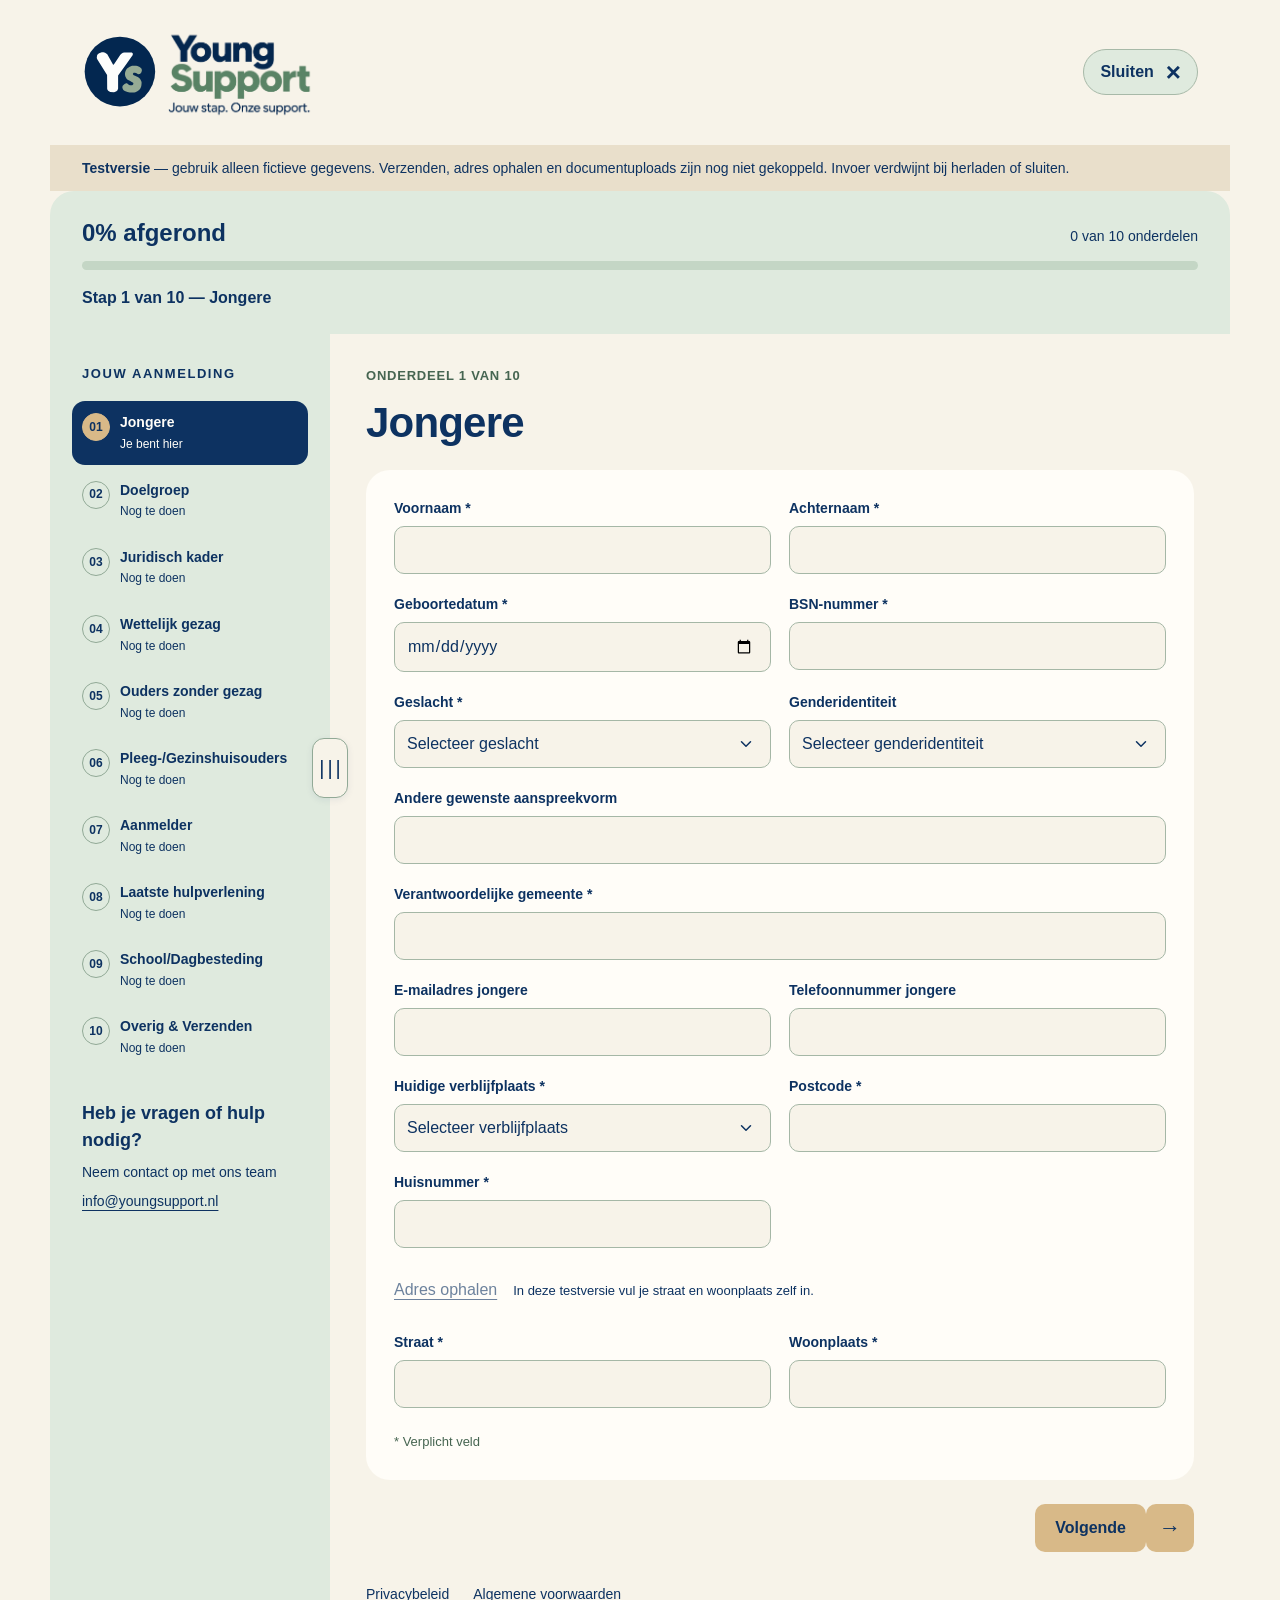
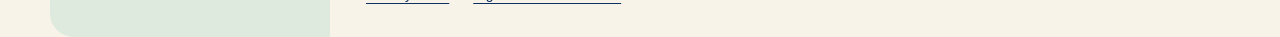
==== young-support-mockup/aanmelden/index.html @ 825c8d19 "Add current Young Support demo site" ====
<!doctype html>
<html lang="nl">
<head>
  <meta charset="utf-8">
  <meta name="viewport" content="width=device-width, initial-scale=1">
  <meta name="robots" content="noindex,nofollow">
  <meta name="referrer" content="same-origin">
  <title>Aanmelden | Young Support</title>
  <script src="../ys-legal-boot.js?v=20260915-close1"></script>
  <link rel="stylesheet" href="../ys-legal-transition.css?v=logo-continuity1">
  <link rel="icon" href="../young-support-favicon.svg">
  <link rel="stylesheet" href="../ys-aanmelden.css?v=close-effect1">
  <script defer src="../Aardvark Book Club - Unbox stories worth talking about_files/gsap.min.js"></script>
  <script defer src="../Aardvark Book Club - Unbox stories worth talking about_files/CustomEase.min.js"></script>
  <script defer src="../Aardvark Book Club - Unbox stories worth talking about_files/DrawSVGPlugin.min.js"></script>
  <script defer src="../ys-legal-transition.js?v=20260917-logotiming1"></script>
  <script defer src="../ys-aanmelden-close-effect.js?v=1"></script>
  <script defer src="../ys-aanmelden-schema.js?v=1"></script>
  <script defer src="../ys-aanmelden.js?v=registration-wipe1"></script>
  <script defer src="../ys-aanmelden-split.js?v=1"></script>
</head>
<body>
  <a class="skip" href="#form-title">Naar het formulier</a>
  <div class="registration">
    <header class="header">
      <a class="brand" href="../" aria-label="Young Support — terug naar home"><img src="../young-support-mark-vector.svg?v=20260914-smooth2" alt=""><img src="../young-support-wordmark-clean.png" alt="Young Support. Jouw stap. Onze support."></a>
      <a class="close" href="../" aria-label="Sluiten"><span class="close-label" aria-hidden="true">Sluiten</span><span class="close-icon" aria-hidden="true">×</span></a>
    </header>
    <div class="preview-notice"><strong>Testversie</strong> — gebruik alleen fictieve gegevens. Verzenden, adres ophalen en documentuploads zijn nog niet gekoppeld. Invoer verdwijnt bij herladen of sluiten.</div>
    <section class="progress-area" aria-label="Totale voortgang">
      <div class="progress-top"><strong id="percent">0% afgerond</strong><span id="finished">0 van 10 onderdelen</span></div>
      <div class="track" role="progressbar" aria-label="Afgeronde onderdelen" aria-valuemin="0" aria-valuemax="100" aria-valuenow="0"><span></span></div>
      <div class="current-row"><span id="current-name">Stap 1 van 10 — Jongere</span><button class="overview-toggle" type="button" aria-expanded="false" aria-controls="step-overview">Bekijk alle stappen <span aria-hidden="true">☰</span></button></div>
    </section>
    <section id="step-overview" class="overview" hidden aria-labelledby="overview-title"><h1 id="overview-title" tabindex="-1">Jouw aanmelding</h1><nav class="overview-list" aria-label="Alle onderdelen"></nav></section>
    <div class="layout">
      <div class="sidebar-shell" id="registration-sidebar"><aside class="sidebar"><p class="eyebrow">Jouw aanmelding</p><nav class="step-list" aria-label="Onderdelen van de aanmelding"></nav><div class="help"><strong>Heb je vragen of hulp nodig?</strong><p>Neem contact op met ons team</p><a href="mailto:info@youngsupport.nl">info@youngsupport.nl</a></div></aside></div>
      <button class="sidebar-grip" type="button" aria-controls="registration-sidebar" aria-expanded="true" aria-label="Onderdelenoverzicht verbergen" title="Sleep naar links of rechts, of klik om het overzicht in of uit te klappen"><span aria-hidden="true">|||</span></button>
      <main class="main">
        <p class="counter"></p><h1 id="form-title" tabindex="-1">Jongere</h1><p class="intro" hidden></p>
        <form id="registration-form" novalidate autocomplete="off">
          <div class="error-summary" role="alert" hidden></div>
          <div id="panels"></div>
          <div class="actions"><button class="back" type="button">← Vorige</button><button class="next" type="button"><span>Volgende</span><span aria-hidden="true">→</span></button></div>
          <p class="form-status" role="status" aria-live="polite"></p>
        </form>
        <div class="mobile-help"><strong>Heb je vragen of hulp nodig?</strong><a href="mailto:info@youngsupport.nl">info@youngsupport.nl</a></div>
        <nav class="legal-links" aria-label="Voorwaarden"><a href="../privacybeleid/" target="_blank" rel="noopener">Privacybeleid <span class="sr-only">(nieuw tabblad)</span></a><a href="../algemene-voorwaarden/" target="_blank" rel="noopener">Algemene voorwaarden <span class="sr-only">(nieuw tabblad)</span></a></nav>
      </main>
    </div>
    <noscript><p>Dit formulier heeft JavaScript nodig. Je kunt contact opnemen via info@youngsupport.nl.</p></noscript>
  </div>
</body>
</html>
---- young-support-mockup/ys-legal-transition.css ----
.ys-site-footer__column a, .ys-site-footer__address a, .legal-footer nav a, .legal-header nav a { background-image:linear-gradient(currentColor,currentColor); background-repeat:no-repeat; background-position:left bottom; background-size:0% 1px; transition:background-size .35s ease; text-decoration:none !important; }
.ys-site-footer__column a:is(:hover,:focus-visible,:active,.ys-link-selected), .ys-site-footer__address a:is(:hover,:focus-visible,:active,.ys-link-selected), .legal-footer nav a:is(:hover,:focus-visible,:active,.ys-link-selected), .legal-header nav a:is(:hover,:focus-visible,:active,.ys-link-selected) { background-size:100% 1px; }
.ys-legal-arrival::before { content:""; position:fixed; inset:0; z-index:2147483646; background:#dfeade; }
.ys-legal-arrival::after { content:""; position:fixed; z-index:2147483647; left:50%; top:50%; transform:translate(-50%,-50%); width:clamp(80px, 10vw, 144px); aspect-ratio:1; background:url('./young-support-mark-vector.svg?v=20260914-smooth2') center/contain no-repeat; pointer-events:none; }
.ys-legal-wipe { position:fixed; inset:0; z-index:2147483647; overflow:hidden; pointer-events:auto; display:grid; place-items:center; color:#dfeade; }
.ys-legal-wipe__shape { position:absolute; width:100%; aspect-ratio:1; }
.ys-legal-wipe__shape svg { position:absolute; width:120%; height:120%; top:-10%; left:-10%; overflow:visible; }
.ys-legal-wipe__logo { position:relative; width:clamp(80px, 10vw, 144px); height:auto; }
@media(max-width:767px) {
  .ys-legal-wipe__shape { height:100%; aspect-ratio:auto; }
  .ys-legal-wipe__shape svg { width:230%; height:120%; left:-65%; }
}
@media(prefers-reduced-motion:reduce) { .ys-legal-arrival::before,.ys-legal-arrival::after { display:none; } }
---- young-support-mockup/ys-aanmelden.css ----
:root{--blue:#0d3261;--green:#608c72;--cream:#f7f3e9;--paper:#fffdf8;--sage:#dfeade;--gold:#d8b988;--error:#8b3028;color-scheme:light}
*{box-sizing:border-box}body{margin:0;background:var(--cream);color:var(--blue);font-family:"Avenir Next",Avenir,"Nunito Sans",Arial,sans-serif;font-size:16px;line-height:1.5}button,input,select,textarea{font:inherit}button,a,input,select,textarea{-webkit-tap-highlight-color:transparent}button{cursor:pointer}a{color:inherit;text-underline-offset:4px}button:disabled{cursor:not-allowed;opacity:.6}button:focus-visible,a:focus-visible,input:focus-visible,select:focus-visible,textarea:focus-visible{outline:3px solid var(--blue);outline-offset:4px}[hidden]{display:none!important}.sr-only{position:absolute;width:1px;height:1px;overflow:hidden;clip-path:inset(50%)}.skip{position:absolute;top:-100px;left:1rem;background:var(--paper);padding:1rem;z-index:10}.skip:focus{top:1rem}.registration{max-width:1180px;margin:auto}.header{padding:24px 32px;display:flex;align-items:center;justify-content:space-between;gap:24px}.brand{display:flex;gap:8px;align-items:center;width:230px;max-width:65%}.brand img:first-child{width:34%;height:auto}.brand img:last-child{width:63%;height:auto}.close{display:flex;gap:12px;align-items:center;border:1px solid #a7b9a8;border-radius:30px;padding:9px 16px;text-decoration:none;min-height:44px}.close span{font-size:26px;line-height:1}.preview-notice{background:#e9dfcb;padding:12px 32px;font-size:14px;line-height:1.6}.progress-area{padding:24px 32px;background:var(--sage);border-radius:24px 24px 0 0}.progress-top{display:flex;justify-content:space-between;align-items:baseline;gap:16px;flex-wrap:wrap;margin-bottom:10px}#percent{font-size:24px;font-weight:800}#finished{font-size:14px}.track{height:9px;border-radius:8px;background:#c4d6c5;overflow:hidden}.track span{display:block;width:0;height:100%;background:var(--green);border-radius:8px;transition:width .25s}.current-row{display:flex;align-items:center;justify-content:space-between;gap:16px;flex-wrap:wrap;margin-top:16px;font-weight:700}.overview-toggle{display:none;align-items:center;gap:12px;background:var(--paper);color:var(--blue);border:1px solid #9bb29e;border-radius:12px;padding:12px 16px;min-height:46px}.layout{display:grid;grid-template-columns:280px minmax(0,1fr)}.sidebar{background:var(--sage);padding:30px 22px;border-radius:0 0 0 24px}.eyebrow{font-size:13px;letter-spacing:.12em;text-transform:uppercase;font-weight:800;margin:0 10px 18px}.step{width:100%;display:flex;gap:10px;align-items:flex-start;text-align:left;background:transparent;border:0;border-radius:13px;padding:12px 10px;color:var(--blue);font-size:14px;font-weight:700;min-height:48px;margin-bottom:4px;line-height:1.35}.step b{display:grid;place-items:center;flex:0 0 28px;height:28px;border:1px solid #91a996;border-radius:50%;font-size:12px}.step small{display:block;font-size:12px;font-weight:500;margin-top:4px}.step[data-status=done] b{background:var(--green);color:var(--paper);border-color:var(--green)}.step[data-status=incomplete] b{background:#ead4ad;border-color:#ba9059;color:#69441b}.step[aria-current=step]{background:var(--blue);color:var(--paper)}.step[aria-current=step] b{background:var(--gold);color:var(--blue);border-color:var(--gold)}.help{margin:32px 10px 0;font-size:14px;overflow-wrap:anywhere}.help strong{font-size:18px;display:block}.help p{margin:8px 0}.main{padding:32px 36px;min-width:0}.counter{font-size:13px;font-weight:800;color:#466551;text-transform:uppercase;letter-spacing:.06em;margin:0 0 14px}h1{font-family:"Arial Rounded MT Bold","Avenir Next",Arial,sans-serif;font-size:clamp(28px,3.4vw,42px);line-height:1.12;letter-spacing:-.8px;margin:0 0 24px;overflow-wrap:anywhere}.intro{margin:0 0 24px;max-width:52ch}.panel{background:var(--paper);border-radius:24px;padding:28px}.fields{display:grid;grid-template-columns:1fr 1fr;gap:20px 18px}.field{min-width:0;display:flex;flex-direction:column;gap:7px;font-size:14px;font-weight:700}.wide,.field-group,.subheading,.note,.upload,.conditional,.address-action,.skip-step{grid-column:1/-1}.field input,.field select,.field textarea{width:100%;min-width:0;min-height:48px;background:var(--cream);border:1px solid #a5b7a6;border-radius:10px;padding:11px 12px;color:var(--blue);font-size:16px;font-weight:400}.field textarea{resize:vertical;min-height:115px}.field input[type=date]{padding-right:16px}.select-wrap{position:relative;display:block}.select-wrap select{appearance:none;-webkit-appearance:none;padding-right:48px}.select-wrap svg{position:absolute;right:16px;top:50%;transform:translateY(-50%);width:18px;height:18px;pointer-events:none}.subheading{font-size:20px;line-height:1.35;margin:12px 0 0;font-weight:800}.conditional{display:contents}.note{font-size:14px;font-weight:400;line-height:1.6;margin:0}.field-group{min-width:0;border:0;padding:0;margin:0}.field-group legend{font-weight:700;font-size:15px;margin-bottom:10px}.options{display:flex;flex-wrap:wrap;gap:8px 20px}.check{display:flex;gap:10px;align-items:flex-start;min-height:44px;font-size:16px}.check input{width:20px;height:20px;flex-shrink:0;margin:2px 0 0;accent-color:var(--green)}.upload{background:#eef2e8;border:1px dashed #91ab95;border-radius:14px;padding:20px;min-width:0}.upload h2{margin:0 0 8px;font-size:18px}.upload p{font-size:14px;margin:8px 0}.upload input{max-width:100%;font-size:14px}.file-list{padding-left:20px;font-size:14px;overflow-wrap:anywhere}.file-list button{border:0;background:none;color:var(--blue);text-decoration:underline;padding:8px;min-height:44px}.address-action{display:flex;flex-wrap:wrap;align-items:center;gap:8px 16px}.address-action small{font-size:13px}.address-action button,.skip-step{justify-self:start;padding:10px 0;border:0;background:none;color:var(--blue);text-decoration:underline;text-underline-offset:4px;min-height:44px}.required-note{font-size:13px;margin:24px 0 0;color:#466551}.actions{display:flex;justify-content:space-between;gap:16px;margin-top:24px}.back{border:0;background:none;color:var(--blue);font-weight:700;padding:12px 0;min-height:48px}.back:disabled{visibility:hidden}.next{display:flex;align-items:stretch;border:0;background:none;padding:0;color:var(--blue);font-weight:800;min-height:48px}.next span{background:var(--gold);display:grid;place-items:center;padding:12px 20px;border-radius:10px}.next span:last-child{width:48px;padding:0;font-size:22px}.next:not(:disabled):hover span{background:#ceb080}.next:not(:disabled):hover span:last-child{transform:translateX(3px)}.error-summary{background:#faebe1;border-left:4px solid var(--error);padding:16px;margin-bottom:20px;color:var(--error);border-radius:8px}.error-summary a{display:block;padding:5px 0}.field-error{display:block;color:var(--error);font-size:14px;font-weight:500}.field [aria-invalid=true]{border-color:var(--error)}.form-status{font-size:14px;line-height:1.6}.mobile-help{display:none}.legal-links{display:flex;flex-wrap:wrap;gap:12px 24px;margin-top:32px;font-size:14px}.overview{padding:28px 24px}.overview-list{display:grid;gap:8px}.overview .step{padding:16px;background:var(--paper);margin:0}.overview .step[aria-current=step]{background:var(--blue)}
.close{background:var(--sage);font-weight:700;flex-shrink:0;transition:background .2s,transform .2s}.close .close-label,.close .close-char{font-size:16px;line-height:1.5}.close .close-label{display:inline-flex}.close .close-char{display:inline-block;transform-origin:center center}.close .close-icon{font-size:26px;line-height:1}.close:is(:hover,:focus-visible,.is-closing){background:var(--gold)}.close:active{transform:scale(.97)}
.registration{transition:opacity .18s,transform .18s}.registration-closing .registration{opacity:0;transform:translateY(8px);pointer-events:none}
.layout{--sidebar-width:280px;position:relative;grid-template-columns:var(--sidebar-width) minmax(0,1fr);transition:grid-template-columns .32s cubic-bezier(.22,1,.36,1)}
.sidebar-shell{min-width:0;overflow:hidden;background:var(--sage);border-radius:0 0 0 24px}.sidebar{width:280px;min-height:100%}
.sidebar-grip{position:absolute;z-index:2;left:var(--sidebar-width);top:var(--grip-top,420px);transform:translate(-50%,-50%);width:36px;height:60px;display:grid;place-items:center;padding:0;border:1px solid #91a996;border-radius:12px;background:var(--cream);color:var(--blue);box-shadow:0 2px 7px #0d326114;cursor:ew-resize;touch-action:none;user-select:none;transition:left .32s cubic-bezier(.22,1,.36,1),background .2s}
.sidebar-grip{left:max(18px,var(--sidebar-width))}.sidebar-grip span{font-size:20px;letter-spacing:3px;margin-left:3px;font-weight:500;line-height:1}.sidebar-grip:hover,.sidebar-grip:focus-visible{background:var(--gold)}
.layout.is-dragging,.layout.is-dragging .sidebar-grip{transition:none}.layout.is-dragging{user-select:none;cursor:ew-resize}
@media(max-width:800px){.layout{display:block}.sidebar-shell,.sidebar-grip{display:none}.sidebar{display:none}.header{padding:20px}.brand{width:210px}.preview-notice{padding:12px 20px}.progress-area{padding:22px 20px}.overview-toggle{display:flex}.main{padding:28px 20px}.mobile-help{display:flex;flex-direction:column;gap:8px;margin-top:28px;font-size:14px}.panel{padding:24px}}
@media(max-width:520px){.fields{grid-template-columns:1fr}.panel{padding:20px}.main{padding:24px 16px}.close{padding:8px 12px}.brand{width:190px}h1{font-size:30px}.progress-top{gap:8px}#percent{font-size:22px}.current-row{align-items:flex-start;flex-direction:column}.overview-toggle{width:100%;justify-content:space-between}.upload{padding:16px}.next span{padding:12px 16px}}
@media(prefers-reduced-motion:reduce){*,*::before,*::after{transition:none!important;scroll-behavior:auto!important}}
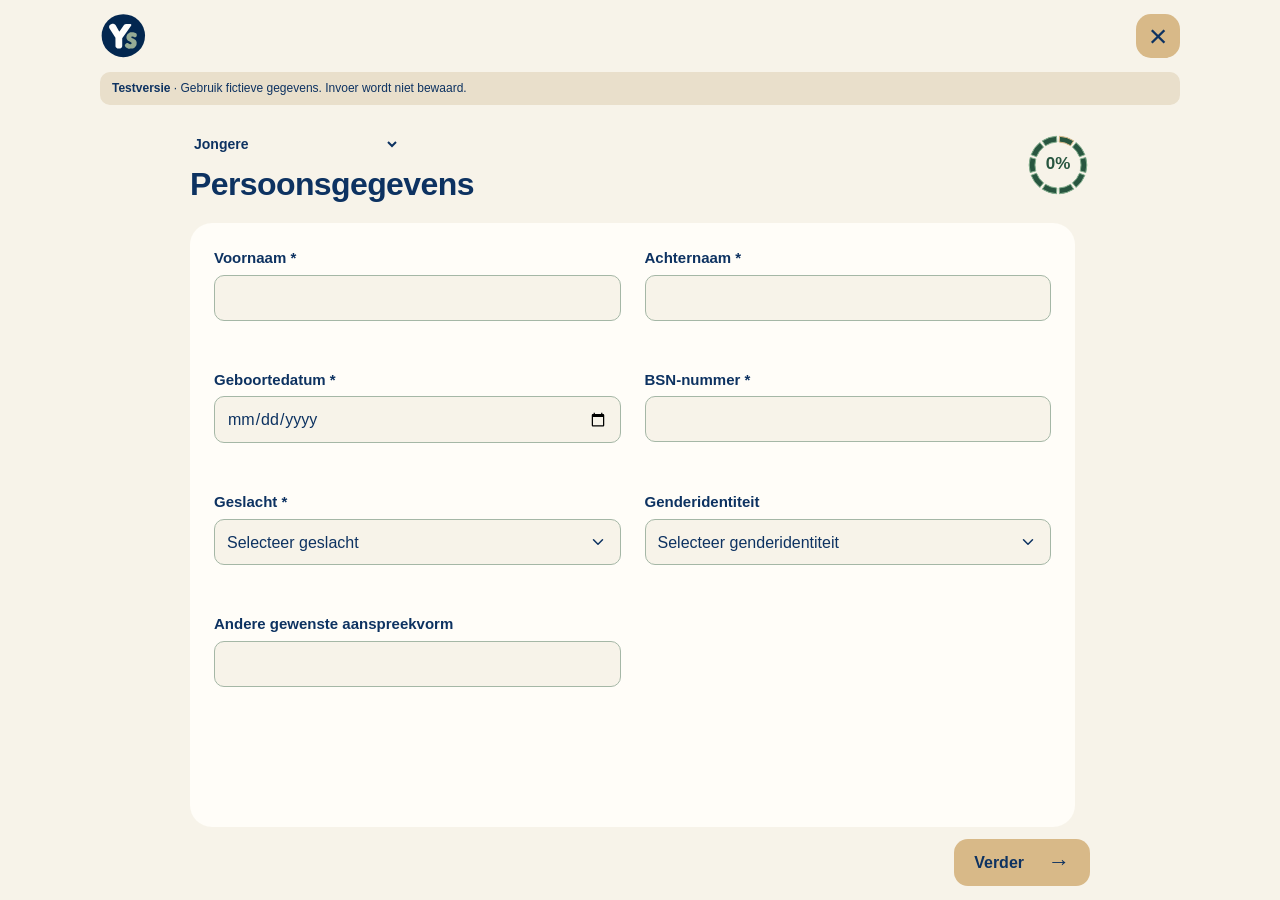
==== commit 795a59ad: "Refine homepage navigation and add compact registration overlay" ====
--- a/young-support-mockup/aanmelden/index.html
+++ b/young-support-mockup/aanmelden/index.html
@@ -5,49 +5,41 @@
   <meta name="viewport" content="width=device-width, initial-scale=1">
   <meta name="robots" content="noindex,nofollow">
   <meta name="referrer" content="same-origin">
-  <title>Aanmelden | Young Support</title>
+  <script>if (window.self !== window.top && new URLSearchParams(location.search).get("embedded") === "menu") document.documentElement.classList.add("ys-registration-embedded");</script>
+  <title>Aanmelden | YoungSupport</title>
   <script src="../ys-legal-boot.js?v=20260915-close1"></script>
   <link rel="stylesheet" href="../ys-legal-transition.css?v=logo-continuity1">
   <link rel="icon" href="../young-support-favicon.svg">
-  <link rel="stylesheet" href="../ys-aanmelden.css?v=close-effect1">
-  <script defer src="../Aardvark Book Club - Unbox stories worth talking about_files/gsap.min.js"></script>
-  <script defer src="../Aardvark Book Club - Unbox stories worth talking about_files/CustomEase.min.js"></script>
-  <script defer src="../Aardvark Book Club - Unbox stories worth talking about_files/DrawSVGPlugin.min.js"></script>
-  <script defer src="../ys-legal-transition.js?v=20260917-logotiming1"></script>
-  <script defer src="../ys-aanmelden-close-effect.js?v=1"></script>
-  <script defer src="../ys-aanmelden-schema.js?v=1"></script>
-  <script defer src="../ys-aanmelden.js?v=registration-wipe1"></script>
-  <script defer src="../ys-aanmelden-split.js?v=1"></script>
+  <link rel="stylesheet" href="../ys-aanmelden.css?v=20260928-ring4">
+  <script defer src="../site-assets/gsap.min.js"></script>
+  <script defer src="../site-assets/CustomEase.min.js"></script>
+  <script defer src="../site-assets/DrawSVGPlugin.min.js"></script>
+  <script defer src="../ys-legal-transition.js?v=20260918-history2"></script>
+  <script defer src="../ys-aanmelden-schema.js?v=20260918-brand1"></script>
+  <script defer src="../ys-aanmelden.js?v=20260928-ring3"></script>
 </head>
 <body>
   <a class="skip" href="#form-title">Naar het formulier</a>
   <div class="registration">
     <header class="header">
-      <a class="brand" href="../" aria-label="Young Support — terug naar home"><img src="../young-support-mark-vector.svg?v=20260914-smooth2" alt=""><img src="../young-support-wordmark-clean.png" alt="Young Support. Jouw stap. Onze support."></a>
-      <a class="close" href="../" aria-label="Sluiten"><span class="close-label" aria-hidden="true">Sluiten</span><span class="close-icon" aria-hidden="true">×</span></a>
+      <a class="brand" href="../" aria-label="YoungSupport — terug naar home"><img src="../young-support-mark-vector.svg?v=20260914-smooth2" alt=""></a>
+      <a class="close" href="../" aria-label="Sluiten"><span class="close-icon" aria-hidden="true">×</span></a>
     </header>
-    <div class="preview-notice"><strong>Testversie</strong> — gebruik alleen fictieve gegevens. Verzenden, adres ophalen en documentuploads zijn nog niet gekoppeld. Invoer verdwijnt bij herladen of sluiten.</div>
-    <section class="progress-area" aria-label="Totale voortgang">
-      <div class="progress-top"><strong id="percent">0% afgerond</strong><span id="finished">0 van 10 onderdelen</span></div>
-      <div class="track" role="progressbar" aria-label="Afgeronde onderdelen" aria-valuemin="0" aria-valuemax="100" aria-valuenow="0"><span></span></div>
-      <div class="current-row"><span id="current-name">Stap 1 van 10 — Jongere</span><button class="overview-toggle" type="button" aria-expanded="false" aria-controls="step-overview">Bekijk alle stappen <span aria-hidden="true">☰</span></button></div>
-    </section>
-    <section id="step-overview" class="overview" hidden aria-labelledby="overview-title"><h1 id="overview-title" tabindex="-1">Jouw aanmelding</h1><nav class="overview-list" aria-label="Alle onderdelen"></nav></section>
-    <div class="layout">
-      <div class="sidebar-shell" id="registration-sidebar"><aside class="sidebar"><p class="eyebrow">Jouw aanmelding</p><nav class="step-list" aria-label="Onderdelen van de aanmelding"></nav><div class="help"><strong>Heb je vragen of hulp nodig?</strong><p>Neem contact op met ons team</p><a href="mailto:info@youngsupport.nl">info@youngsupport.nl</a></div></aside></div>
-      <button class="sidebar-grip" type="button" aria-controls="registration-sidebar" aria-expanded="true" aria-label="Onderdelenoverzicht verbergen" title="Sleep naar links of rechts, of klik om het overzicht in of uit te klappen"><span aria-hidden="true">|||</span></button>
-      <main class="main">
-        <p class="counter"></p><h1 id="form-title" tabindex="-1">Jongere</h1><p class="intro" hidden></p>
-        <form id="registration-form" novalidate autocomplete="off">
-          <div class="error-summary" role="alert" hidden></div>
-          <div id="panels"></div>
-          <div class="actions"><button class="back" type="button">← Vorige</button><button class="next" type="button"><span>Volgende</span><span aria-hidden="true">→</span></button></div>
-          <p class="form-status" role="status" aria-live="polite"></p>
-        </form>
-        <div class="mobile-help"><strong>Heb je vragen of hulp nodig?</strong><a href="mailto:info@youngsupport.nl">info@youngsupport.nl</a></div>
-        <nav class="legal-links" aria-label="Voorwaarden"><a href="../privacybeleid/" target="_blank" rel="noopener">Privacybeleid <span class="sr-only">(nieuw tabblad)</span></a><a href="../algemene-voorwaarden/" target="_blank" rel="noopener">Algemene voorwaarden <span class="sr-only">(nieuw tabblad)</span></a></nav>
-      </main>
-    </div>
+    <div class="preview-notice"><strong>Testversie</strong> · Gebruik fictieve gegevens. Invoer wordt niet bewaard.</div>
+    <main class="wizard">
+      <form id="registration-form" novalidate autocomplete="off">
+        <div class="screen-heading">
+          <div class="heading-copy"><label class="sr-only" for="section-select">Ga naar onderdeel</label><select class="section-select" id="section-select"></select><h1 id="form-title" tabindex="-1">Aanmelden</h1><p class="intro" hidden></p></div>
+          <div class="progress-ring" role="progressbar" aria-label="Voortgang van de aanmelding" aria-valuemin="0" aria-valuemax="100" aria-valuenow="0"><svg viewBox="0 0 100 100" aria-hidden="true"></svg><strong aria-hidden="true">0%</strong></div>
+        </div>
+        <div class="error-summary sr-only" role="alert"></div>
+        <div class="screen-body"><div id="panels" class="fields"></div></div>
+        <div class="wizard-bottom">
+          <button class="skip-step" type="button" hidden>Niet van toepassing — sla dit onderdeel over</button>
+          <div class="actions"><button class="back" type="button">← Vorige</button><button class="next" type="button"><span>Verder</span><span aria-hidden="true">→</span></button></div>
+        </div>
+      </form>
+    </main>
     <noscript><p>Dit formulier heeft JavaScript nodig. Je kunt contact opnemen via info@youngsupport.nl.</p></noscript>
   </div>
 </body>
--- a/young-support-mockup/ys-aanmelden.css
+++ b/young-support-mockup/ys-aanmelden.css
@@ -1,12 +1,27 @@
 :root{--blue:#0d3261;--green:#608c72;--cream:#f7f3e9;--paper:#fffdf8;--sage:#dfeade;--gold:#d8b988;--error:#8b3028;color-scheme:light}
-*{box-sizing:border-box}body{margin:0;background:var(--cream);color:var(--blue);font-family:"Avenir Next",Avenir,"Nunito Sans",Arial,sans-serif;font-size:16px;line-height:1.5}button,input,select,textarea{font:inherit}button,a,input,select,textarea{-webkit-tap-highlight-color:transparent}button{cursor:pointer}a{color:inherit;text-underline-offset:4px}button:disabled{cursor:not-allowed;opacity:.6}button:focus-visible,a:focus-visible,input:focus-visible,select:focus-visible,textarea:focus-visible{outline:3px solid var(--blue);outline-offset:4px}[hidden]{display:none!important}.sr-only{position:absolute;width:1px;height:1px;overflow:hidden;clip-path:inset(50%)}.skip{position:absolute;top:-100px;left:1rem;background:var(--paper);padding:1rem;z-index:10}.skip:focus{top:1rem}.registration{max-width:1180px;margin:auto}.header{padding:24px 32px;display:flex;align-items:center;justify-content:space-between;gap:24px}.brand{display:flex;gap:8px;align-items:center;width:230px;max-width:65%}.brand img:first-child{width:34%;height:auto}.brand img:last-child{width:63%;height:auto}.close{display:flex;gap:12px;align-items:center;border:1px solid #a7b9a8;border-radius:30px;padding:9px 16px;text-decoration:none;min-height:44px}.close span{font-size:26px;line-height:1}.preview-notice{background:#e9dfcb;padding:12px 32px;font-size:14px;line-height:1.6}.progress-area{padding:24px 32px;background:var(--sage);border-radius:24px 24px 0 0}.progress-top{display:flex;justify-content:space-between;align-items:baseline;gap:16px;flex-wrap:wrap;margin-bottom:10px}#percent{font-size:24px;font-weight:800}#finished{font-size:14px}.track{height:9px;border-radius:8px;background:#c4d6c5;overflow:hidden}.track span{display:block;width:0;height:100%;background:var(--green);border-radius:8px;transition:width .25s}.current-row{display:flex;align-items:center;justify-content:space-between;gap:16px;flex-wrap:wrap;margin-top:16px;font-weight:700}.overview-toggle{display:none;align-items:center;gap:12px;background:var(--paper);color:var(--blue);border:1px solid #9bb29e;border-radius:12px;padding:12px 16px;min-height:46px}.layout{display:grid;grid-template-columns:280px minmax(0,1fr)}.sidebar{background:var(--sage);padding:30px 22px;border-radius:0 0 0 24px}.eyebrow{font-size:13px;letter-spacing:.12em;text-transform:uppercase;font-weight:800;margin:0 10px 18px}.step{width:100%;display:flex;gap:10px;align-items:flex-start;text-align:left;background:transparent;border:0;border-radius:13px;padding:12px 10px;color:var(--blue);font-size:14px;font-weight:700;min-height:48px;margin-bottom:4px;line-height:1.35}.step b{display:grid;place-items:center;flex:0 0 28px;height:28px;border:1px solid #91a996;border-radius:50%;font-size:12px}.step small{display:block;font-size:12px;font-weight:500;margin-top:4px}.step[data-status=done] b{background:var(--green);color:var(--paper);border-color:var(--green)}.step[data-status=incomplete] b{background:#ead4ad;border-color:#ba9059;color:#69441b}.step[aria-current=step]{background:var(--blue);color:var(--paper)}.step[aria-current=step] b{background:var(--gold);color:var(--blue);border-color:var(--gold)}.help{margin:32px 10px 0;font-size:14px;overflow-wrap:anywhere}.help strong{font-size:18px;display:block}.help p{margin:8px 0}.main{padding:32px 36px;min-width:0}.counter{font-size:13px;font-weight:800;color:#466551;text-transform:uppercase;letter-spacing:.06em;margin:0 0 14px}h1{font-family:"Arial Rounded MT Bold","Avenir Next",Arial,sans-serif;font-size:clamp(28px,3.4vw,42px);line-height:1.12;letter-spacing:-.8px;margin:0 0 24px;overflow-wrap:anywhere}.intro{margin:0 0 24px;max-width:52ch}.panel{background:var(--paper);border-radius:24px;padding:28px}.fields{display:grid;grid-template-columns:1fr 1fr;gap:20px 18px}.field{min-width:0;display:flex;flex-direction:column;gap:7px;font-size:14px;font-weight:700}.wide,.field-group,.subheading,.note,.upload,.conditional,.address-action,.skip-step{grid-column:1/-1}.field input,.field select,.field textarea{width:100%;min-width:0;min-height:48px;background:var(--cream);border:1px solid #a5b7a6;border-radius:10px;padding:11px 12px;color:var(--blue);font-size:16px;font-weight:400}.field textarea{resize:vertical;min-height:115px}.field input[type=date]{padding-right:16px}.select-wrap{position:relative;display:block}.select-wrap select{appearance:none;-webkit-appearance:none;padding-right:48px}.select-wrap svg{position:absolute;right:16px;top:50%;transform:translateY(-50%);width:18px;height:18px;pointer-events:none}.subheading{font-size:20px;line-height:1.35;margin:12px 0 0;font-weight:800}.conditional{display:contents}.note{font-size:14px;font-weight:400;line-height:1.6;margin:0}.field-group{min-width:0;border:0;padding:0;margin:0}.field-group legend{font-weight:700;font-size:15px;margin-bottom:10px}.options{display:flex;flex-wrap:wrap;gap:8px 20px}.check{display:flex;gap:10px;align-items:flex-start;min-height:44px;font-size:16px}.check input{width:20px;height:20px;flex-shrink:0;margin:2px 0 0;accent-color:var(--green)}.upload{background:#eef2e8;border:1px dashed #91ab95;border-radius:14px;padding:20px;min-width:0}.upload h2{margin:0 0 8px;font-size:18px}.upload p{font-size:14px;margin:8px 0}.upload input{max-width:100%;font-size:14px}.file-list{padding-left:20px;font-size:14px;overflow-wrap:anywhere}.file-list button{border:0;background:none;color:var(--blue);text-decoration:underline;padding:8px;min-height:44px}.address-action{display:flex;flex-wrap:wrap;align-items:center;gap:8px 16px}.address-action small{font-size:13px}.address-action button,.skip-step{justify-self:start;padding:10px 0;border:0;background:none;color:var(--blue);text-decoration:underline;text-underline-offset:4px;min-height:44px}.required-note{font-size:13px;margin:24px 0 0;color:#466551}.actions{display:flex;justify-content:space-between;gap:16px;margin-top:24px}.back{border:0;background:none;color:var(--blue);font-weight:700;padding:12px 0;min-height:48px}.back:disabled{visibility:hidden}.next{display:flex;align-items:stretch;border:0;background:none;padding:0;color:var(--blue);font-weight:800;min-height:48px}.next span{background:var(--gold);display:grid;place-items:center;padding:12px 20px;border-radius:10px}.next span:last-child{width:48px;padding:0;font-size:22px}.next:not(:disabled):hover span{background:#ceb080}.next:not(:disabled):hover span:last-child{transform:translateX(3px)}.error-summary{background:#faebe1;border-left:4px solid var(--error);padding:16px;margin-bottom:20px;color:var(--error);border-radius:8px}.error-summary a{display:block;padding:5px 0}.field-error{display:block;color:var(--error);font-size:14px;font-weight:500}.field [aria-invalid=true]{border-color:var(--error)}.form-status{font-size:14px;line-height:1.6}.mobile-help{display:none}.legal-links{display:flex;flex-wrap:wrap;gap:12px 24px;margin-top:32px;font-size:14px}.overview{padding:28px 24px}.overview-list{display:grid;gap:8px}.overview .step{padding:16px;background:var(--paper);margin:0}.overview .step[aria-current=step]{background:var(--blue)}
-.close{background:var(--sage);font-weight:700;flex-shrink:0;transition:background .2s,transform .2s}.close .close-label,.close .close-char{font-size:16px;line-height:1.5}.close .close-label{display:inline-flex}.close .close-char{display:inline-block;transform-origin:center center}.close .close-icon{font-size:26px;line-height:1}.close:is(:hover,:focus-visible,.is-closing){background:var(--gold)}.close:active{transform:scale(.97)}
-.registration{transition:opacity .18s,transform .18s}.registration-closing .registration{opacity:0;transform:translateY(8px);pointer-events:none}
-.layout{--sidebar-width:280px;position:relative;grid-template-columns:var(--sidebar-width) minmax(0,1fr);transition:grid-template-columns .32s cubic-bezier(.22,1,.36,1)}
-.sidebar-shell{min-width:0;overflow:hidden;background:var(--sage);border-radius:0 0 0 24px}.sidebar{width:280px;min-height:100%}
-.sidebar-grip{position:absolute;z-index:2;left:var(--sidebar-width);top:var(--grip-top,420px);transform:translate(-50%,-50%);width:36px;height:60px;display:grid;place-items:center;padding:0;border:1px solid #91a996;border-radius:12px;background:var(--cream);color:var(--blue);box-shadow:0 2px 7px #0d326114;cursor:ew-resize;touch-action:none;user-select:none;transition:left .32s cubic-bezier(.22,1,.36,1),background .2s}
-.sidebar-grip{left:max(18px,var(--sidebar-width))}.sidebar-grip span{font-size:20px;letter-spacing:3px;margin-left:3px;font-weight:500;line-height:1}.sidebar-grip:hover,.sidebar-grip:focus-visible{background:var(--gold)}
-.layout.is-dragging,.layout.is-dragging .sidebar-grip{transition:none}.layout.is-dragging{user-select:none;cursor:ew-resize}
-@media(max-width:800px){.layout{display:block}.sidebar-shell,.sidebar-grip{display:none}.sidebar{display:none}.header{padding:20px}.brand{width:210px}.preview-notice{padding:12px 20px}.progress-area{padding:22px 20px}.overview-toggle{display:flex}.main{padding:28px 20px}.mobile-help{display:flex;flex-direction:column;gap:8px;margin-top:28px;font-size:14px}.panel{padding:24px}}
-@media(max-width:520px){.fields{grid-template-columns:1fr}.panel{padding:20px}.main{padding:24px 16px}.close{padding:8px 12px}.brand{width:190px}h1{font-size:30px}.progress-top{gap:8px}#percent{font-size:22px}.current-row{align-items:flex-start;flex-direction:column}.overview-toggle{width:100%;justify-content:space-between}.upload{padding:16px}.next span{padding:12px 16px}}
+*{box-sizing:border-box}html,body{height:100%;margin:0}body{background:var(--cream);color:var(--blue);font:16px/1.45 "Avenir Next",Avenir,Arial,sans-serif}button,input,select,textarea{font:inherit;color:inherit}button,a,input,select,textarea{-webkit-tap-highlight-color:transparent}button{cursor:pointer}a{color:inherit;text-underline-offset:3px}[hidden]{display:none!important}button:focus-visible,a:focus-visible,input:focus-visible,select:focus-visible,textarea:focus-visible{outline:3px solid var(--blue);outline-offset:3px}button:disabled{cursor:not-allowed;opacity:.55}.sr-only{position:absolute;width:1px;height:1px;overflow:hidden;clip-path:inset(50%)}.skip{position:absolute;top:-100px;left:1rem;background:var(--paper);padding:1rem;z-index:10}.skip:focus{top:1rem}
+.registration{height:100dvh;max-width:1120px;margin:auto;display:flex;flex-direction:column;padding:0 20px;overflow:hidden}.header{display:flex;align-items:center;justify-content:space-between;padding:12px 0;flex-shrink:0}.brand{display:block;width:48px;height:48px}.brand img{width:100%;height:100%}.close{display:grid;place-items:center;width:44px;height:44px;border-radius:15px;background:var(--gold);text-decoration:none;font:32px/1 Arial,sans-serif}.preview-notice{flex-shrink:0;font-size:12px;padding:8px 12px;background:#e9dfcb;border-radius:10px;line-height:1.4}
+.wizard{display:flex;flex:1;min-height:0;flex-direction:column;width:100%;max-width:900px;margin:auto;padding:12px 0 0}.section-select{font-weight:700;font-size:14px;border:0;background:transparent;max-width:100%;padding:5px 22px 5px 0;min-height:36px}
+
+#registration-form{display:flex;flex-direction:column;flex:1;min-height:0}.screen-heading{padding:18px 0 14px;flex-shrink:0}h1{font-family:"Arial Rounded MT Bold","Avenir Next",Arial,sans-serif;font-size:32px;line-height:1.15;letter-spacing:-.6px;margin:0;overflow-wrap:anywhere}.intro{font-size:14px;margin:8px 0 0}.screen-body{flex:1;min-height:0;overflow:auto;overscroll-behavior:contain;scrollbar-gutter:stable}.fields{display:grid;grid-template-columns:1fr 1fr;align-content:start;gap:10px 24px;background:var(--paper);border-radius:22px;padding:24px;min-height:100%}.field{min-width:0;display:flex;flex-direction:column;gap:6px;font-size:15px;font-weight:700}.field.wide:not(:has(textarea)){grid-column:auto}.wide,.field-group,.note,.upload{grid-column:1/-1}.field input,.field select,.field textarea{width:100%;min-width:0;min-height:46px;background:var(--cream);border:1px solid #a5b7a6;border-radius:10px;padding:10px 12px;font-size:16px;font-weight:400}.field textarea{resize:none;height:112px}.select-wrap{position:relative;display:block}.select-wrap select{appearance:none;-webkit-appearance:none;padding-right:42px}.select-wrap svg{position:absolute;right:14px;top:50%;transform:translateY(-50%);width:18px;height:18px;pointer-events:none}.field-group{border:0;padding:0;margin:0;min-width:0}.field-group legend{font-size:15px;font-weight:700;margin-bottom:10px}.options{display:grid;grid-template-columns:1fr 1fr;gap:4px 16px}.check{display:flex;gap:10px;align-items:flex-start;min-height:38px;font-size:15px}.check input{width:20px;height:20px;flex:0 0 20px;margin:1px 0 0;accent-color:var(--green)}.note{font-size:14px;line-height:1.5;margin:0}.upload{padding:16px;border:1px dashed #91ab95;border-radius:14px;background:#eef2e8;min-width:0}.upload h2{font-size:19px;margin:0 0 8px}.upload p{font-size:13px;margin:6px 0}.upload input{max-width:100%;font-size:13px;display:block;margin-top:12px}.upload label{font-size:14px}.field-error{display:block!important;min-height:32px;font-size:12px;font-weight:500;line-height:16px;color:var(--error)}.field-error[hidden]{visibility:hidden}.field [aria-invalid=true]{border-color:var(--error)}
+.wizard-bottom{flex-shrink:0;padding-top:8px}.skip-step{min-height:32px;padding:4px 0;font-size:13px;border:0;background:none;text-decoration:underline}.actions{display:flex;align-items:center;justify-content:space-between;gap:16px;padding:4px 0}.back{background:transparent;border:0;min-height:46px;padding:10px 0;font-size:15px;font-weight:700}.back:disabled{visibility:hidden}.next{display:flex;align-items:center;justify-content:space-between;gap:24px;background:var(--gold);border:0;border-radius:14px;padding:12px 20px;min-height:46px;font-weight:700}.next span:last-child{font-size:22px;line-height:1}.next:hover:not(:disabled){background:#ccb07f}.form-status{font-size:12px;line-height:1.3;margin:0}.legal-links{display:flex;gap:20px;font-size:12px;margin-top:3px}
+.ys-registration-embedded .header,.ys-registration-embedded .skip{display:none}.ys-registration-embedded .registration{max-width:none;padding:0 8px}.ys-registration-embedded .wizard{max-width:900px}
+@media(max-width:600px){.registration{padding:0 12px}.wizard{padding-top:6px}.screen-heading{padding:12px 0}.screen-heading h1{font-size:25px}.intro{font-size:13px}.fields{grid-template-columns:1fr;padding:16px;gap:6px}.field{font-size:14px}.field-error{min-height:32px}.preview-notice{font-size:11px;padding:6px 10px}.screen-body{scrollbar-gutter:auto}.section-select{font-size:13px}#screen-count{font-size:12px}.legal-links{gap:12px}.next{min-width:130px}}
+@media(max-height:550px){.screen-heading{padding:8px 0}h1,.screen-heading h1{font-size:23px}.fields{padding:12px;gap:4px 16px}.wizard{padding-top:4px}.intro{margin-top:3px}.field-error{min-height:16px}.preview-notice{padding:4px 10px}.field textarea{height:76px}}
 @media(prefers-reduced-motion:reduce){*,*::before,*::after{transition:none!important;scroll-behavior:auto!important}}
+
+.upload{padding:12px}.upload p{font-size:12px;line-height:1.4;margin:0 0 8px}.upload p:last-child{margin:8px 0 0}.upload button{font-size:13px;min-height:38px;padding:8px 12px;border:1px solid #91ab95;border-radius:10px;background:var(--cream)}
+
+.wizard-bottom{padding-bottom:10px}.form-status{margin-top:6px}.legal-links{margin-top:8px}.check{overflow-wrap:anywhere;min-width:0}
+
+/* Ten stable sections: the progress indicator does not change with page reflow. */
+.screen-heading{display:flex;align-items:center;gap:18px;padding:6px 0 16px;min-height:106px}
+.heading-copy{flex:1;min-width:0}.heading-copy h1{margin-top:4px}
+.progress-ring{position:relative;width:64px;height:64px;flex:0 0 64px;display:grid;place-items:center}
+.progress-ring svg{position:absolute;inset:0;width:100%;height:100%;overflow:visible;shape-rendering:geometricPrecision}
+.progress-ring path{fill:#285640;stroke:#83ad8d;stroke-width:1;vector-effect:non-scaling-stroke;stroke-linejoin:miter;transition:fill .3s,stroke .3s}
+.progress-ring path.is-complete{fill:#add0b1;stroke:#537d60}
+.progress-ring path.is-current{stroke:#d8b988;stroke-width:1}
+.progress-ring strong{font-size:17px;font-weight:800;color:#285640;font-variant-numeric:tabular-nums}
+@media(max-width:600px){.screen-heading{gap:12px;padding:2px 0 12px;min-height:94px}.progress-ring{width:52px;height:52px;flex-basis:52px}.progress-ring strong{font-size:15px}.section-select{font-size:12px}.screen-heading h1{font-size:23px}}
+@media(max-height:550px){.screen-heading{padding:0 0 8px;min-height:80px}.progress-ring{width:52px;height:52px;flex-basis:52px}.screen-heading h1{font-size:21px}}
